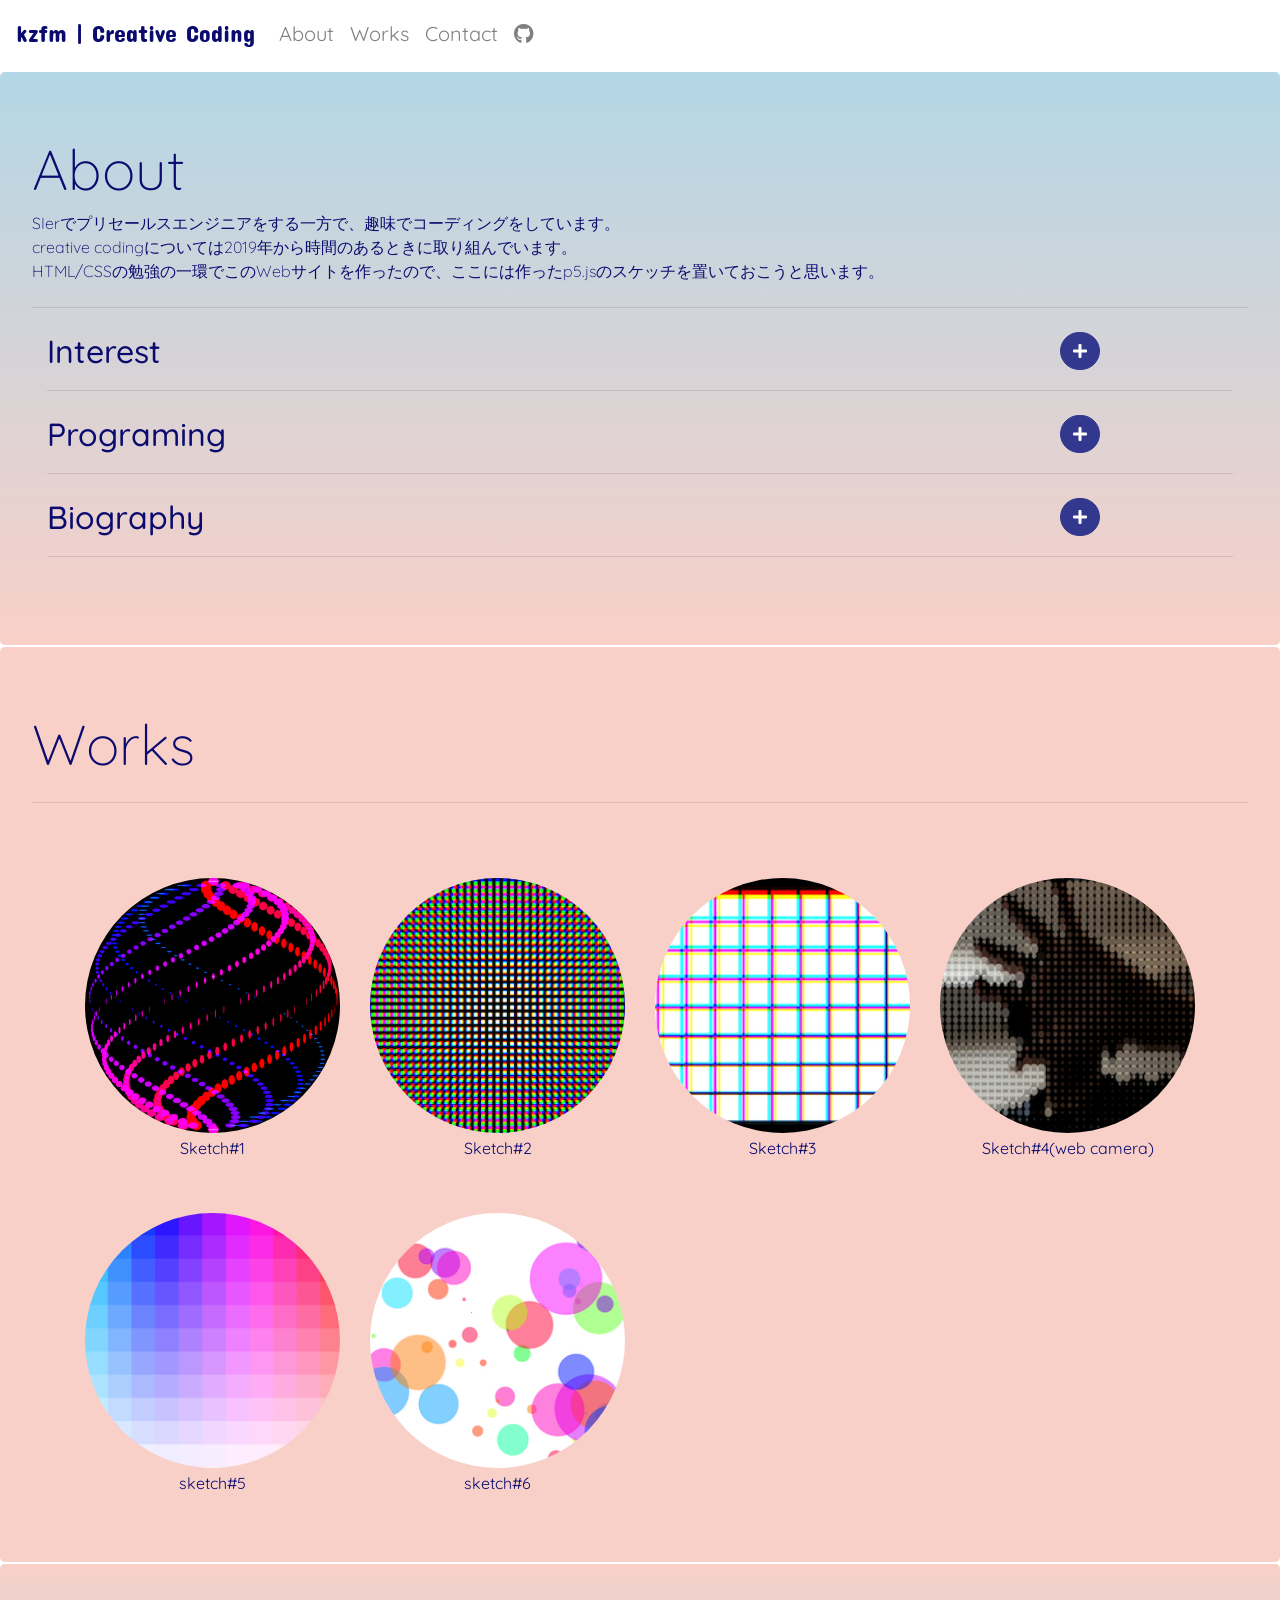
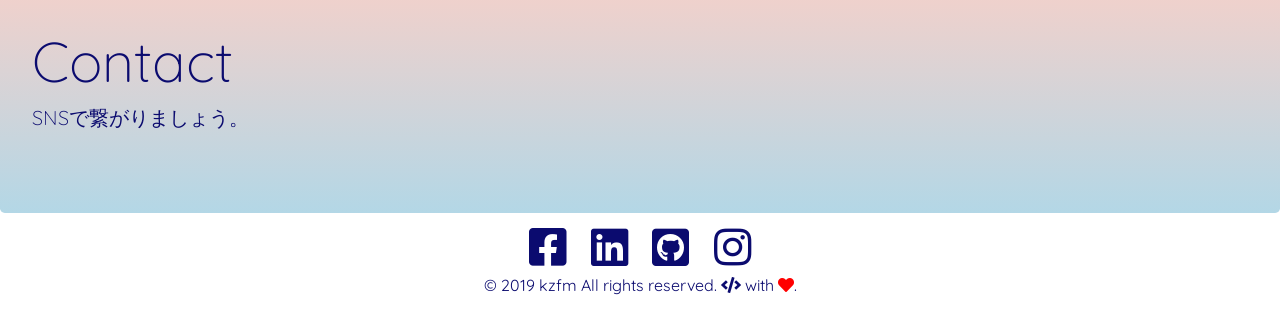
==== index.html @ 28b65879 "copy from my repo" ====
<!DOCTYPE html>
<html lang="ja" dir="ltr">
  <head>
     <!-- Required meta tags -->
    <meta name="description" content="kzfmのp5.jsポートフォリオサイトです。">
    <meta charset="utf-8">
    <meta name="viewport" content="width=device-width, initial-scale=1, shrink-to-fit=no">
    <!-- Bootstrap CSS -->
    <link rel="stylesheet" href="https://use.fontawesome.com/releases/v5.8.1/css/all.css" integrity="sha384-50oBUHEmvpQ+1lW4y57PTFmhCaXp0ML5d60M1M7uH2+nqUivzIebhndOJK28anvf" crossorigin="anonymous">
    <link rel="stylesheet" href="https://stackpath.bootstrapcdn.com/bootstrap/4.3.1/css/bootstrap.min.css" integrity="sha384-ggOyR0iXCbMQv3Xipma34MD+dH/1fQ784/j6cY/iJTQUOhcWr7x9JvoRxT2MZw1T" crossorigin="anonymous">
    <link rel="stylesheet" href="./style.css">
    <link href="https://fonts.googleapis.com/css?family=Concert+One" rel="stylesheet">
    <link href="https://fonts.googleapis.com/css?family=Press+Start+2P" rel="stylesheet">
    <link href="https://fonts.googleapis.com/css?family=Coiny" rel="stylesheet">
    <link href="https://fonts.googleapis.com/css?family=Quicksand" rel="stylesheet">
    <title>kzfm | Creative Coding</title>
    <link rel="shortcut icon" href="./icon.png">
  </head>
  <body>
    <nav style="box-shadow: 0 0 0px gray;"  class="navbar navbar-expand-lg navbar-light bg-white fixed-top" style="background-color:#ffffff;">
      <a class="navbar-brand" href="./index.html" style="color: #0B0B6F;">kzfm | Creative Coding</a>
      <button class="navbar-toggler" type="button" data-toggle="collapse" data-target="#navbarText" aria-controls="navbarText" aria-expanded="false" aria-label="Toggle navigation">
        <span class="navbar-toggler-icon"></span>
      </button>
      <div class="collapse navbar-collapse" id="navbarText">
        <ul class="navbar-nav mr-auto">
          <li class="nav-item">
            <a class="nav-link" href="#about">About <span class="sr-only">(current)</span></a>
          </li>
          <li class="nav-item">
            <a class="nav-link" href="#works">Works</a>
          </li>
          <li class="nav-item">
            <a class="nav-link" href="#contact">Contact</a>
          </li>
          <li class="nav-item">
            <a class="nav-link" href="https://github.com/kazufumiw" target="_blank"><i class="fab fa-github"></i></a>
          </li>
        </ul>
      </div>
    </nav>

    <div class="header_spacer" style="height: 72px; width: 100%"></div>

    <div class="jumbotron" id="about" style="margin: 0px;">
      <h1 class="display-4">About</h1>
      <p class="lead" style="font-size: 1rem;">SIerでプリセールスエンジニアをする一方で、趣味でコーディングをしています。
        <br>
        creative codingについては2019年から時間のあるときに取り組んでいます。
        <br>
        HTML/CSSの勉強の一環でこのWebサイトを作ったので、ここには作ったp5.jsのスケッチを置いておこうと思います。</p>
      <hr class="my-4">

      <div class="container-fluid">
        <div class="row">
          <div class="col-10">
            <h2 class="display-5">Interest</h2>
          </div>
          <div class="col-2">
            <a class="btn btn-primary" data-toggle="collapse" href="#collapse_1" role="button" aria-expanded="false" aria-controls="collapse_1" style="margin-bottom:20px; text-align:left;"><i class="fas fa-plus"></i></a>
          </div>
        </div>
        <hr class="my-4" style="margin-top:0px!important">
        <div class="row">
          <div class="col-12">
            <div class="collapse" id="collapse_1">
              <!--<h2 class="display-5"><b>Interest</b></h2>-->
              <p>数値流体力学 / 軌道力学<br><i class="fas fa-arrow-right"></i> 大学時代の研究テーマ。</p>
              <p>OSS / データサイエンス / 機械学習 / メインフレーム<br><i class="fas fa-arrow-right"></i> 業務に関連するもの。</p>
              <p>写真 / creative coding / 将棋<br><i class="fas fa-arrow-right"></i> 大学時代の写真部活動と趣味。</p>
            </div>
          </div>
        </div>
        <div class="row">
          <div class="col-10">
            <h2 class="display-5">Programing</h2>
          </div>
          <div class="col-2">
            <a class="btn btn-primary" data-toggle="collapse" href="#collapse_2" role="button" aria-expanded="false" aria-controls="collapse_1" style="margin-bottom:20px; text-align:left;"><i class="fas fa-plus"></i></a>
          </div>
        </div>
        <hr class="my-4" style="margin-top:0px!important">
        <div class="row">
          <div class="col-12">
            <div class="collapse" id="collapse_2">
              <div class="container-fluid">
                <div class="row">
                  <div class="col-4">
                    <p><b>HTML/CSS</b></p>
                  </div>
                  <div class="col-8">
                    <p>Webアプリ作成に興味があるので2019年5月から勉強中。このサイトも勉強の一環としてHTML/CSS+Bootstrap4で作成。</p>
                  </div>
                </div>
                <div class="row" style="margin-top:20px;">
                  <div class="col-4">
                    <p><b>JavaScript</b></p>
                  </div>
                  <div class="col-8">
                    <p>p5.jsで使用する程度。Webアプリ製作のため勉強予定。</p>
                  </div>
                </div>
                <div class="row" style="margin-top:20px;">
                  <div class="col-4">
                    <p><b>Fortran</b></p>
                  </div>
                  <div class="col-8">
                    <p>学部時代のプログラミング講義で使用。</p>
                  </div>
                </div>
              </div>
              <div class="container-fluid">
                <div class="row" style="margin-top:20px;">
                  <div class="col-4">
                    <p><b>C/C++</b></p>
                  </div>
                  <div class="col-8">
                    <p>学部4年の研究(数値流体力学, OpenFOAM)と大学院時代の研究(軌道計算)で数値計算のため3年程度使用。</p>
                  </div>
                </div>
                <div class="row" style="margin-top:20px;">
                  <div class="col-4">
                    <p><b>Python2/3</b></p>
                  </div>
                  <div class="col-8">
                    <p>大学院時代の研究で画像処理のため使用。現在も業務効率化ツールやシミュレーションツールを作成。</p>
                  </div>
                </div>
                <div class="row" style="margin-top:20px;">
                  <div class="col-4">
                    <p><b>Shell Script(Bash)</b></p>
                  </div>
                  <div class="col-8">
                    <p>研究で使用した演算サーバがLinux RedHatであったため、Shellのレイヤーでアプリ操作や処理を行いたいときに使用。</p>
                  </div>
                </div>
              </div>
              <div class="container-fluid">
                <div class="row" style="margin-top:20px;">
                  <div class="col-4">
                    <p><b>SQL</b></p>
                  </div>
                  <div class="col-8">
                    <p>Master the Mainframe(プログラミングコンテスト)で使用。</p>
                  </div>
                </div>
                <div class="row" style="margin-top:20px;">
                  <div class="col-4">
                    <p><b>Java</b></p>
                  </div>
                  <div class="col-8">
                    <p>Master the Mainframe(プログラミングコンテスト)で使用。入社後の研修でも使用(入門レベル)。</p>
                  </div>
                </div>
                <div class="row" style="margin-top:20px;">
                  <div class="col-4">
                    <p><b>Rexx</b></p>
                  </div>
                  <div class="col-8">
                    <p>Master the Mainframe(プログラミングコンテスト)で使用。</p>
                  </div>
                </div>
                <div class="row" style="margin-top:20px;">
                  <div class="col-4">
                    <p><b>JCL</b></p>
                  </div>
                  <div class="col-8">
                    <p>Master the Mainframe(プログラミングコンテスト)で使用。実業務でも使用するので勉強中。</p>
                  </div>
                </div>
              </div>
            </div>
          </div>
        </div>
        <div class="row">
          <div class="col-10">
            <h2 class="display-5">Biography</h2>
          </div>
          <div class="col-2">
            <a class="btn btn-primary" data-toggle="collapse" href="#collapse_3" role="button" aria-expanded="false" aria-controls="collapse_1" style="margin-bottom:20px; text-align:left;"><i class="fas fa-plus"></i></a>
          </div>
        </div>
        <hr class="my-4" style="margin-top:0px!important">
        <div class="row">
          <div class="col-12">
            <div class="collapse" id="collapse_3">
              <div class="container-fluid">
                <div class="row">
                  <div class="col-4">
                    <p>2008年</p>
                  </div>
                  <div class="col-8">
                    <p>大分県立中津南高校入学</p>
                  </div>
                </div>
                <div class="row">
                  <div class="col-4">
                    <p>2012年</p>
                  </div>
                  <div class="col-8">
                    <p>九州大学機械航空工学科入学</p>
                  </div>
                </div>
                <div class="row">
                  <div class="col-4">
                    <p>2016年</p>
                  </div>
                  <div class="col-8">
                    <p>九州大学航空宇宙工学コース卒業</p>
                  </div>
                </div>
                <div class="row">
                  <div class="col-4">
                    <p>2018年</p>
                  </div>
                  <div class="col-8">
                    <p>九州大学大学院航空宇宙工学専攻修了</p>
                  </div>
                </div>
                <div class="row">
                  <div class="col-4">
                    <p>2018年</p>
                  </div>
                  <div class="col-8">
                    <p>SIerにてプリセールスエンジニアとして活動中</p>
                  </div>
                </div>
              </div>
              <!--<h2 class="display-5"><b>Interest</b></h2>-->
            </div>
          </div>
        </div>
      </div>
    </div>

    <div class="jumbotron" id="works" style="margin-top:2px; margin-bottom:0px; background: linear-gradient(180deg, #f9d0c8, #f9d0c8);">
      <h1 class="display-4">Works</h1>
      <hr class="my-4">
      <!--
      <p class="lead">This is a simple hero unit, a simple jumbotron-style component for calling extra attention to featured content or information.</p>
      <hr class="my-4">
      <p>It uses utility classes for typography and spacing to space content out within the larger container.</p>
      <a class="btn btn-primary btn-lg" href="#" role="button">Learn more</a>
      -->
      <div class="container">
        <div class="row">
          <div class="col-md-3 col-xs-12">
            <div class="card" style="width: 100%; background-color : transparent;" >
              <a href="./sphere/index.html"><img class="card-img-top" style="text-align: center; border-radius: 50%;" src="./sphere.png" alt="Card image cap"></a>
              <div class="card-body">
                <p class="card-text" style="text-align: center;">Sketch#1</p>
              </div>
            </div>
          </div>
          <div class="col-md-3 col-xs-12">
            <div class="card" style="width: 100%;  background-color : transparent;">
              <a href="phasedcolor/index.html"><img class="card-img-top" style="text-align: center;  border-radius: 50%;" src="./phasedcolor.png" alt="Card image cap"></a>
              <div class="card-body">
                <p class="card-text" style="text-align: center;">Sketch#2</p>
              </div>
            </div>
          </div>
          <div class="col-md-3 col-xs-12">
            <div class="card" style="width: 100%;  background-color : transparent;">
              <a href="./phasedcolor2/index.html"><img class="card-img-top" style="text-align: center;  border-radius: 50%;" src="./phasedcolor_rough.png" alt="Card image cap"></a>
              <div class="card-body">
                <p class="card-text" style="text-align: center;">Sketch#3</p>
              </div>
            </div>
          </div>
          <div class="col-md-3 col-xs-12">
            <div class="card" style="width: 100%;  background-color : transparent;">
              <a href="./structure/index.html"><img class="card-img-top" style="text-align: center; border-radius: 50%;" src="./structure.png" alt="Card image cap"></a>
              <div class="card-body">
                <p class="card-text" style="text-align: center;">Sketch#4(web camera)</p>
              </div>
            </div>
          </div>
        </div>
        <div class="row">
          <div class="col-md-3 col-xs-12">
            <div class="card" style="width: 100%;   background-color : transparent;" >
              <a href="./colorparette/index.html"><img class="card-img-top" style="text-align: center; border-radius: 50%;" src="./colorparette.png" alt="Card image cap"></a>
              <div class="card-body">
                <p class="card-text" style="text-align: center;">sketch#5</p>
              </div>
            </div>
          </div>
          <div class="col-md-3 col-xs-12">
            <div class="card" style="width: 100%;  background-color : transparent;">
              <a href="./colorball/index.html"><img class="card-img-top" style="text-align: center; border-radius: 50%;" src="./colorballs.png" alt="Card image cap"></a>
              <div class="card-body">
                <p class="card-text" style="text-align: center;">sketch#6</p>
              </div>
            </div>
          </div>
          <div class="col-md-3 col-xs-0">
            <!--
            <div class="card" style="width: 100%;">
              <img class="card-img-top" style="text-align: center;" src="./top.png" alt="Card image cap">
              <div class="card-body">
                <p class="card-text" style="text-align: center;">Sphere</p>
              </div>
            </div>
            -->
          </div>
          <div class="col-md-3 col-xs-0">
            <!--
            <div class="card" style="width: 100%;">
              <img class="card-img-top" style="text-align: center;" src="./top.png" alt="Card image cap">
              <div class="card-body">
                <p class="card-text" style="text-align: center;">Sphere</p>
              </div>
            </div>
            -->
          </div>
        </div>
      </div>
    </div>

    <div class="jumbotron" id="contact" style="margin-top: 2px; margin-bottom: 0px; background: linear-gradient(0deg, #b3d7e6, #f9d0c8);">
      <h1 class="display-4">Contact</h1>
      <p class="lead">SNSで繋がりましょう。</p>
      <!--
      <hr class="my-4">
      <p>It uses utility classes for typography and spacing to space content out within the larger container.</p>
      <a class="btn btn-primary btn-lg" href="#" role="button">Learn more</a>
      -->
    </div>

    <div class="container-fluid" style="height: 100px; margin-top: 8px;">
      <div class="row">
        <div class="col">
          <a href="https://www.facebook.com/kazufumi.watanabe.167"><i class="fab fa-facebook-square" style="font-size: 32pt; margin: 5px 10px;"></i></a>
          <a href="https://www.linkedin.com/in/kazufumi-watanabe-a8822612b/"><i class="fab fa-linkedin" style="font-size: 32pt; margin: 5px 10px;"></i></a>
          <a href="https://github.com/kazufumiw"><i class="fab fa-github-square" style="font-size: 32pt; margin: 5px 10px;"></i></a>
          <a href="https://www.instagram.com/kazufumi_pht/?hl=ja"><i class="fab fa-instagram" style="font-size: 32pt; margin: 5px 10px;"></i></a>
        </div>
      </div>
      <div class="row">
        <div class="col">
          <p>&copy 2019 kzfm All rights reserved. <i class="fas fa-code"></i> with <i class="fas fa-heart" style="animation: anime2 1s alternate infinite; color: red;"></i>.</p>
        </div>
      </div>
    </div>
    <!-- Optional JavaScript -->
    <!-- jQuery first, then Popper.js, then Bootstrap JS -->
    <script src="https://code.jquery.com/jquery-3.3.1.slim.min.js" integrity="sha384-q8i/X+965DzO0rT7abK41JStQIAqVgRVzpbzo5smXKp4YfRvH+8abtTE1Pi6jizo" crossorigin="anonymous"></script>
    <script src="https://cdnjs.cloudflare.com/ajax/libs/popper.js/1.14.7/umd/popper.min.js" integrity="sha384-UO2eT0CpHqdSJQ6hJty5KVphtPhzWj9WO1clHTMGa3JDZwrnQq4sF86dIHNDz0W1" crossorigin="anonymous"></script>
    <script src="https://stackpath.bootstrapcdn.com/bootstrap/4.3.1/js/bootstrap.min.js" integrity="sha384-JjSmVgyd0p3pXB1rRibZUAYoIIy6OrQ6VrjIEaFf/nJGzIxFDsf4x0xIM+B07jRM" crossorigin="anonymous"></script>
  </body>
</html>
---- style.css ----
/*
div{
  border: 2px solid black;
}
*/
h1, h2, h3, p, a{
  /*
  font-family: 'Concert One', cursive;
  font-family: 'Press Start 2P', cursive;
  font-family: 'Coiny', cursive;
  */
  color: #0B0B6F;
  font-family: 'Quicksand', sans-serif;
}

.japanese_p{
  font-size: 10pt;
}
.navbar-brand{
  font-size: 1.5rem;
  font-family: 'Concert One', cursive;
  color: #000B3F;
}

.nav-link{
  margin-top: 3px;
  font-size: 1.25rem;
}

.container{
  /*
  border: 2px solid red;
  background-color: #eeeeee;
  */
}

.jumbotron{
  background: linear-gradient(180deg, #b3d7e6, #f9d0C8);
  /*
  background: url(./top.png);
	background-size: cover;
  */
}

@keyframes anime2{
0% { transform: scale(0.7); }
100% { transform: scale(1); }
}

.btn-primary{
  color: #ffffff;
  border-radius: 10rem;
  background-color: #31388D;
  border-color: #31388D;
}
.card{
  margin-top: 20%;
  width: 100%;
  border: 0px;
  box-shadow: 0px 0px 0px #80808040;
}
.card-body{
  padding: 1%;
}
.row{
  /*
  background-color: #cccccc;
  border: 2px solid blue;
  */
}
.col{
  text-align: center;
}
.col-4{
  padding: 0px;
}
.col-8{
  padding: 0px;
}
.col-6{
  padding: 0px;
}
.col-1{
  text-align: center;
}

.col-xs-1{
  border: 2px solid green;
}

.card:hover img{
  -webkit-transform: scale(1.05);
  transform: scale(1.05);
  -webkit-transition: all 0.3s ease-out;
  transition: all 0.3s ease-out;
}
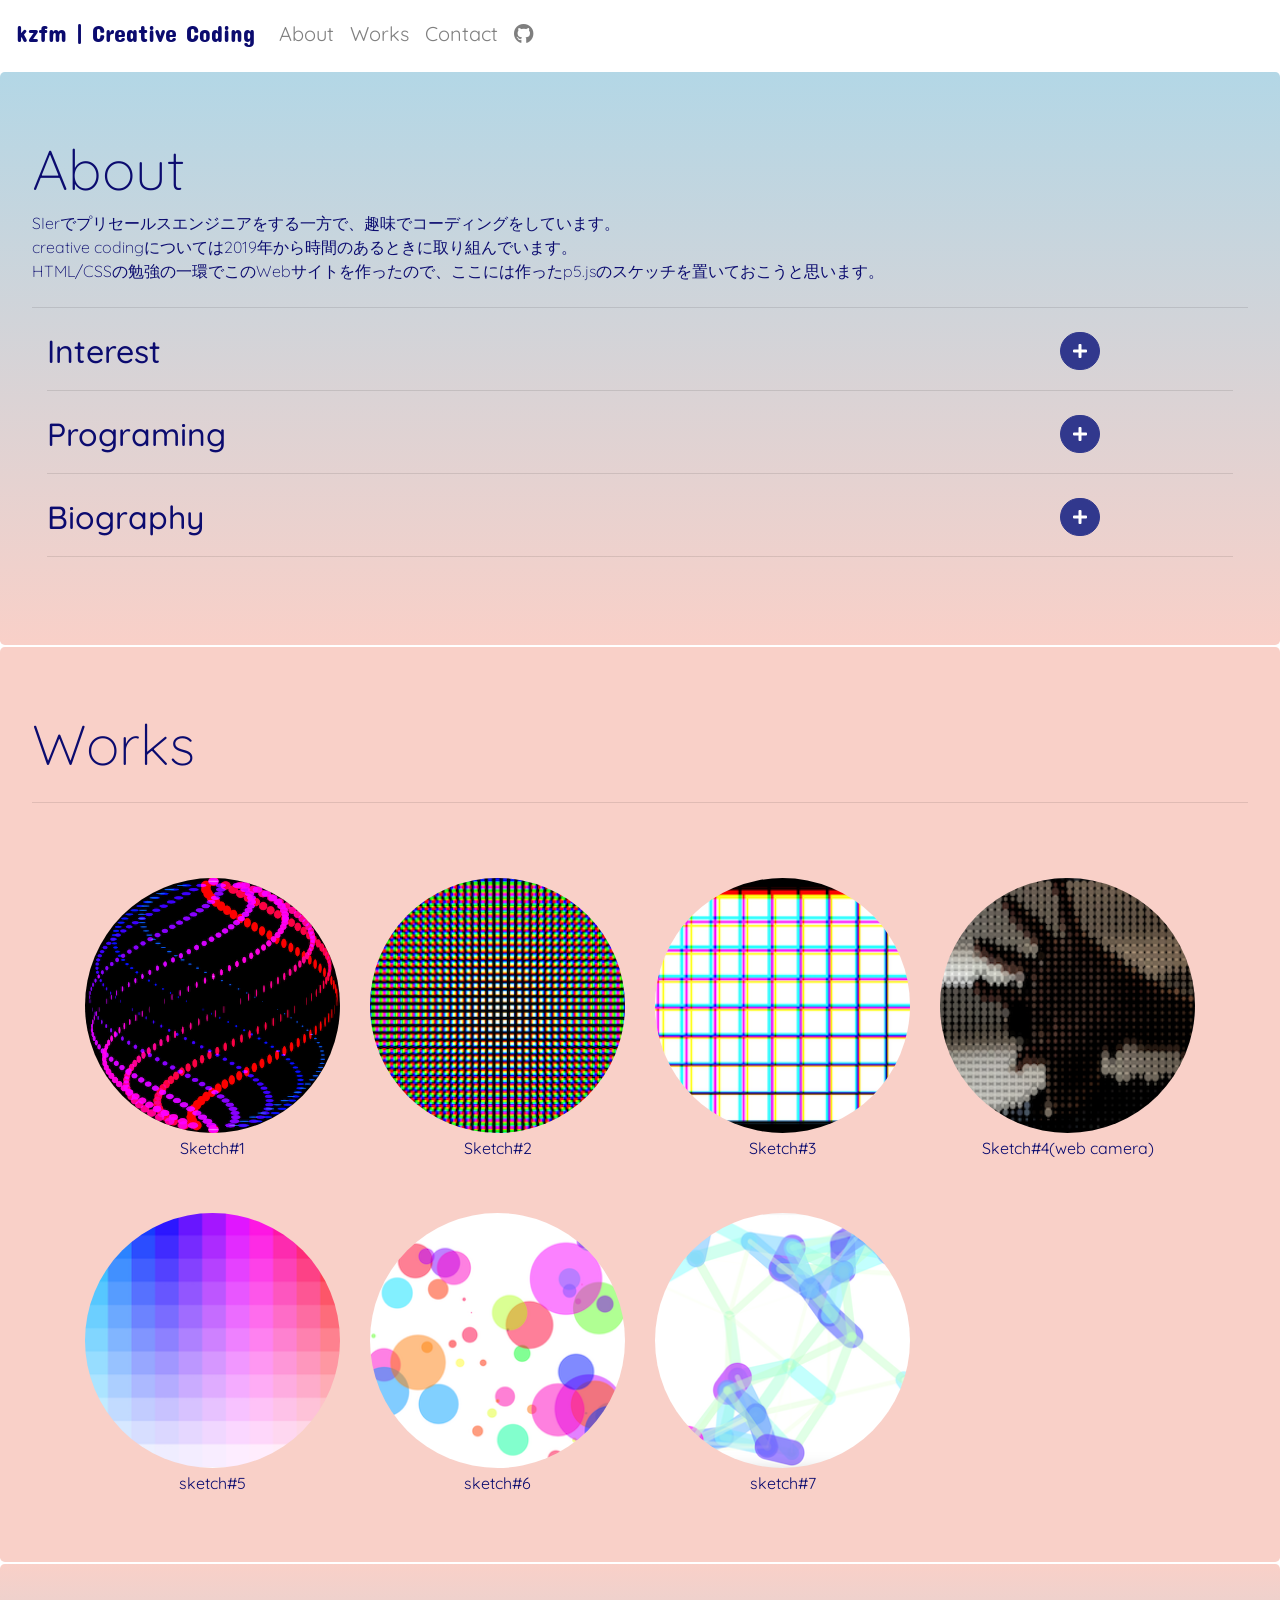
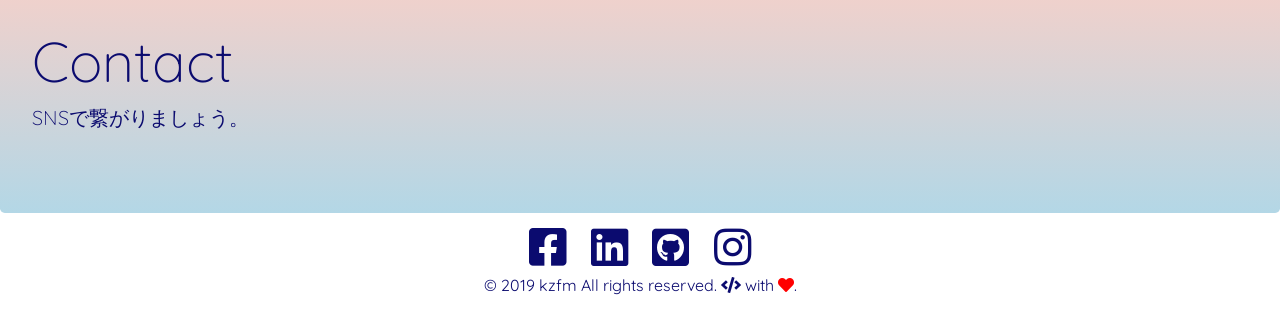
==== commit e09bb5e2: "add a sketch" ====
--- a/index.html
+++ b/index.html
@@ -295,14 +295,12 @@
             </div>
           </div>
           <div class="col-md-3 col-xs-0">
-            <!--
-            <div class="card" style="width: 100%;">
-              <img class="card-img-top" style="text-align: center;" src="./top.png" alt="Card image cap">
-              <div class="card-body">
-                <p class="card-text" style="text-align: center;">Sphere</p>
-              </div>
-            </div>
-            -->
+            <div class="card" style="width: 100%;  background-color : transparent;">
+              <a href="./linedparticle/index.html"><img class="card-img-top" style="text-align: center; border-radius: 50%;" src="./linedparticle.png" alt="Card image cap"></a>
+              <div class="card-body">
+                <p class="card-text" style="text-align: center;">sketch#7</p>
+              </div>
+            </div>
           </div>
           <div class="col-md-3 col-xs-0">
             <!--
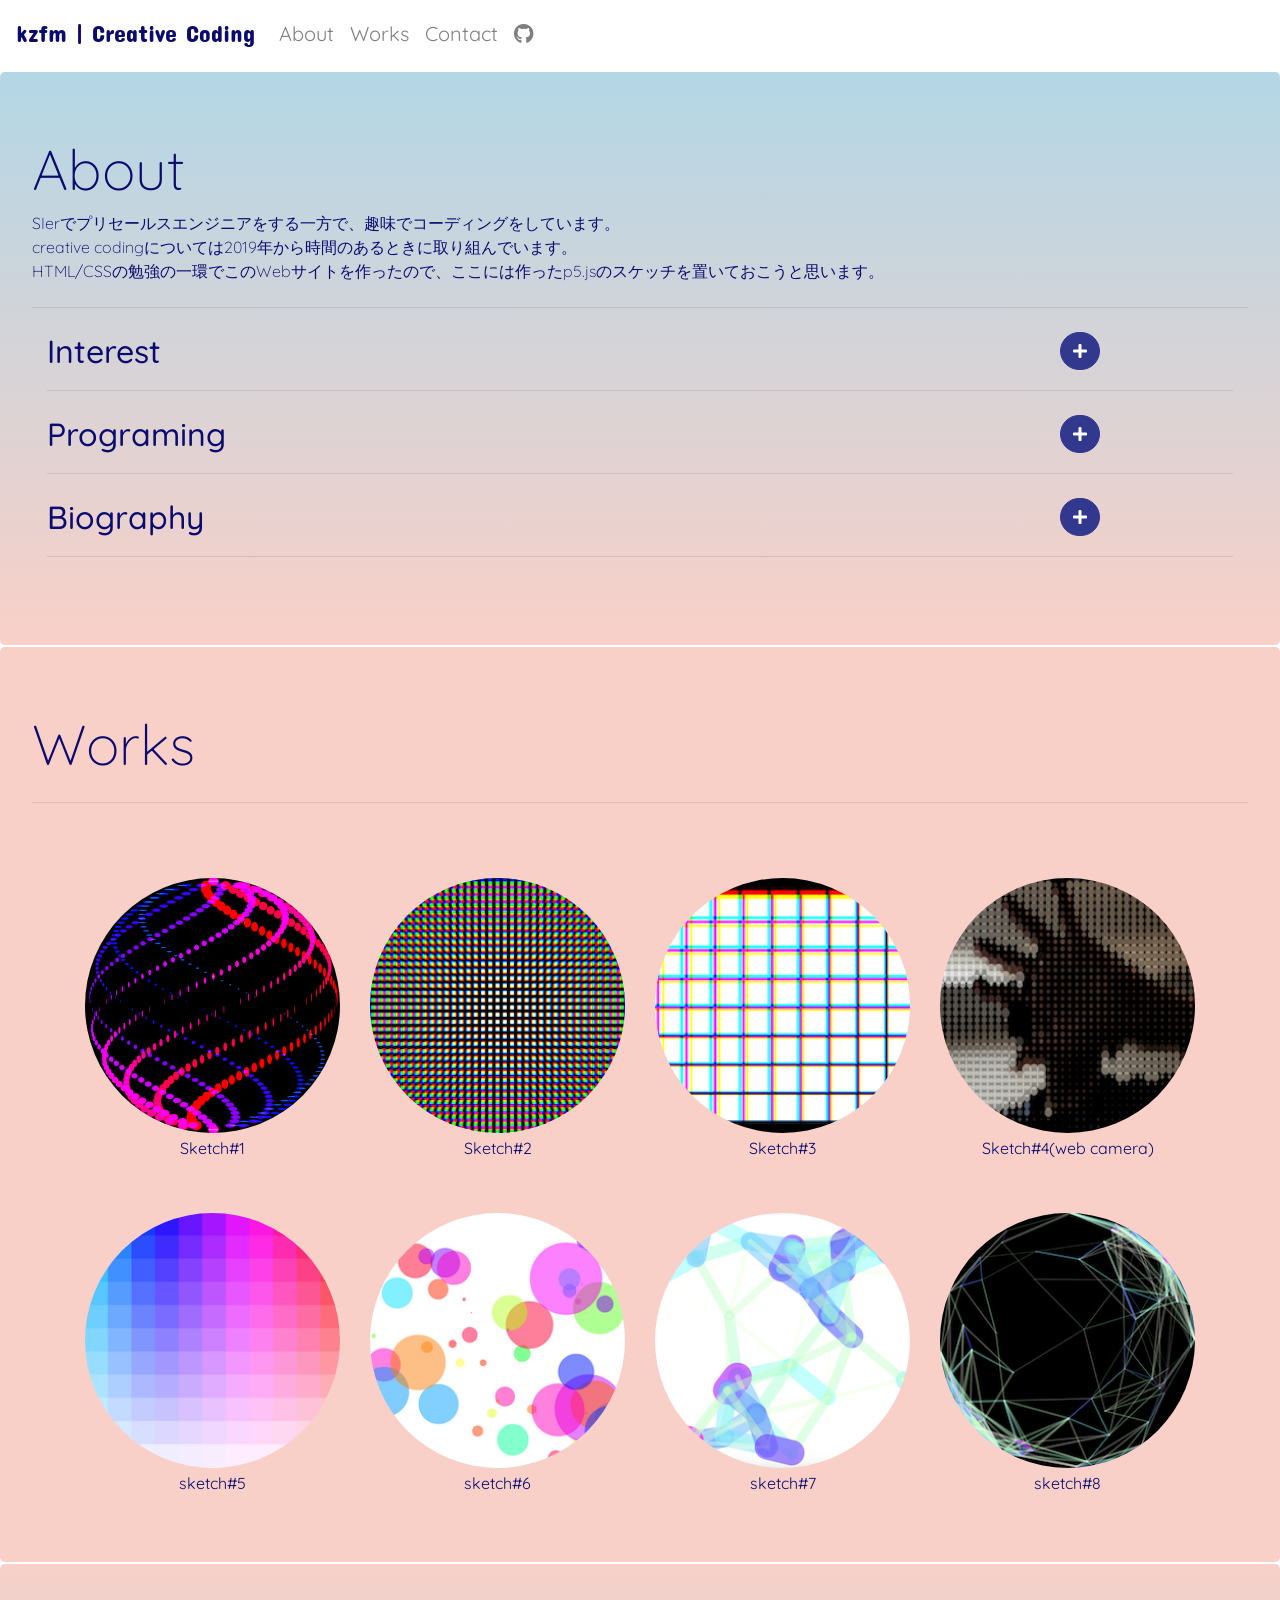
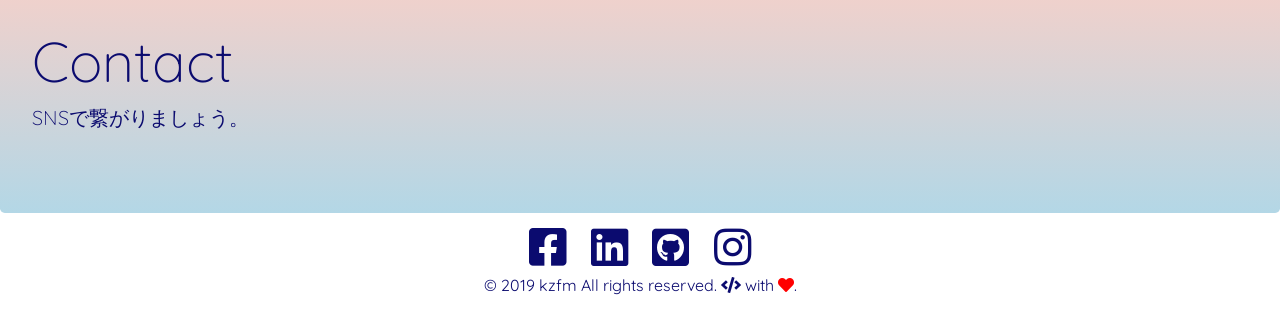
==== commit 068c0ed1: "add a sketch" ====
--- a/index.html
+++ b/index.html
@@ -294,7 +294,7 @@
               </div>
             </div>
           </div>
-          <div class="col-md-3 col-xs-0">
+          <div class="col-md-3 col-xs-12">
             <div class="card" style="width: 100%;  background-color : transparent;">
               <a href="./linedparticle/index.html"><img class="card-img-top" style="text-align: center; border-radius: 50%;" src="./linedparticle.png" alt="Card image cap"></a>
               <div class="card-body">
@@ -302,15 +302,13 @@
               </div>
             </div>
           </div>
-          <div class="col-md-3 col-xs-0">
-            <!--
-            <div class="card" style="width: 100%;">
-              <img class="card-img-top" style="text-align: center;" src="./top.png" alt="Card image cap">
-              <div class="card-body">
-                <p class="card-text" style="text-align: center;">Sphere</p>
-              </div>
-            </div>
-            -->
+          <div class="col-md-3 col-xs-12">
+            <div class="card" style="width: 100%;  background-color : transparent;">
+              <a href="./linedparticle_sphere/index.html"><img class="card-img-top" style="text-align: center; border-radius: 50%;" src="./linedparticle_sphere.png" alt="Card image cap"></a>
+              <div class="card-body">
+                <p class="card-text" style="text-align: center;">sketch#8</p>
+              </div>
+            </div>
           </div>
         </div>
       </div>
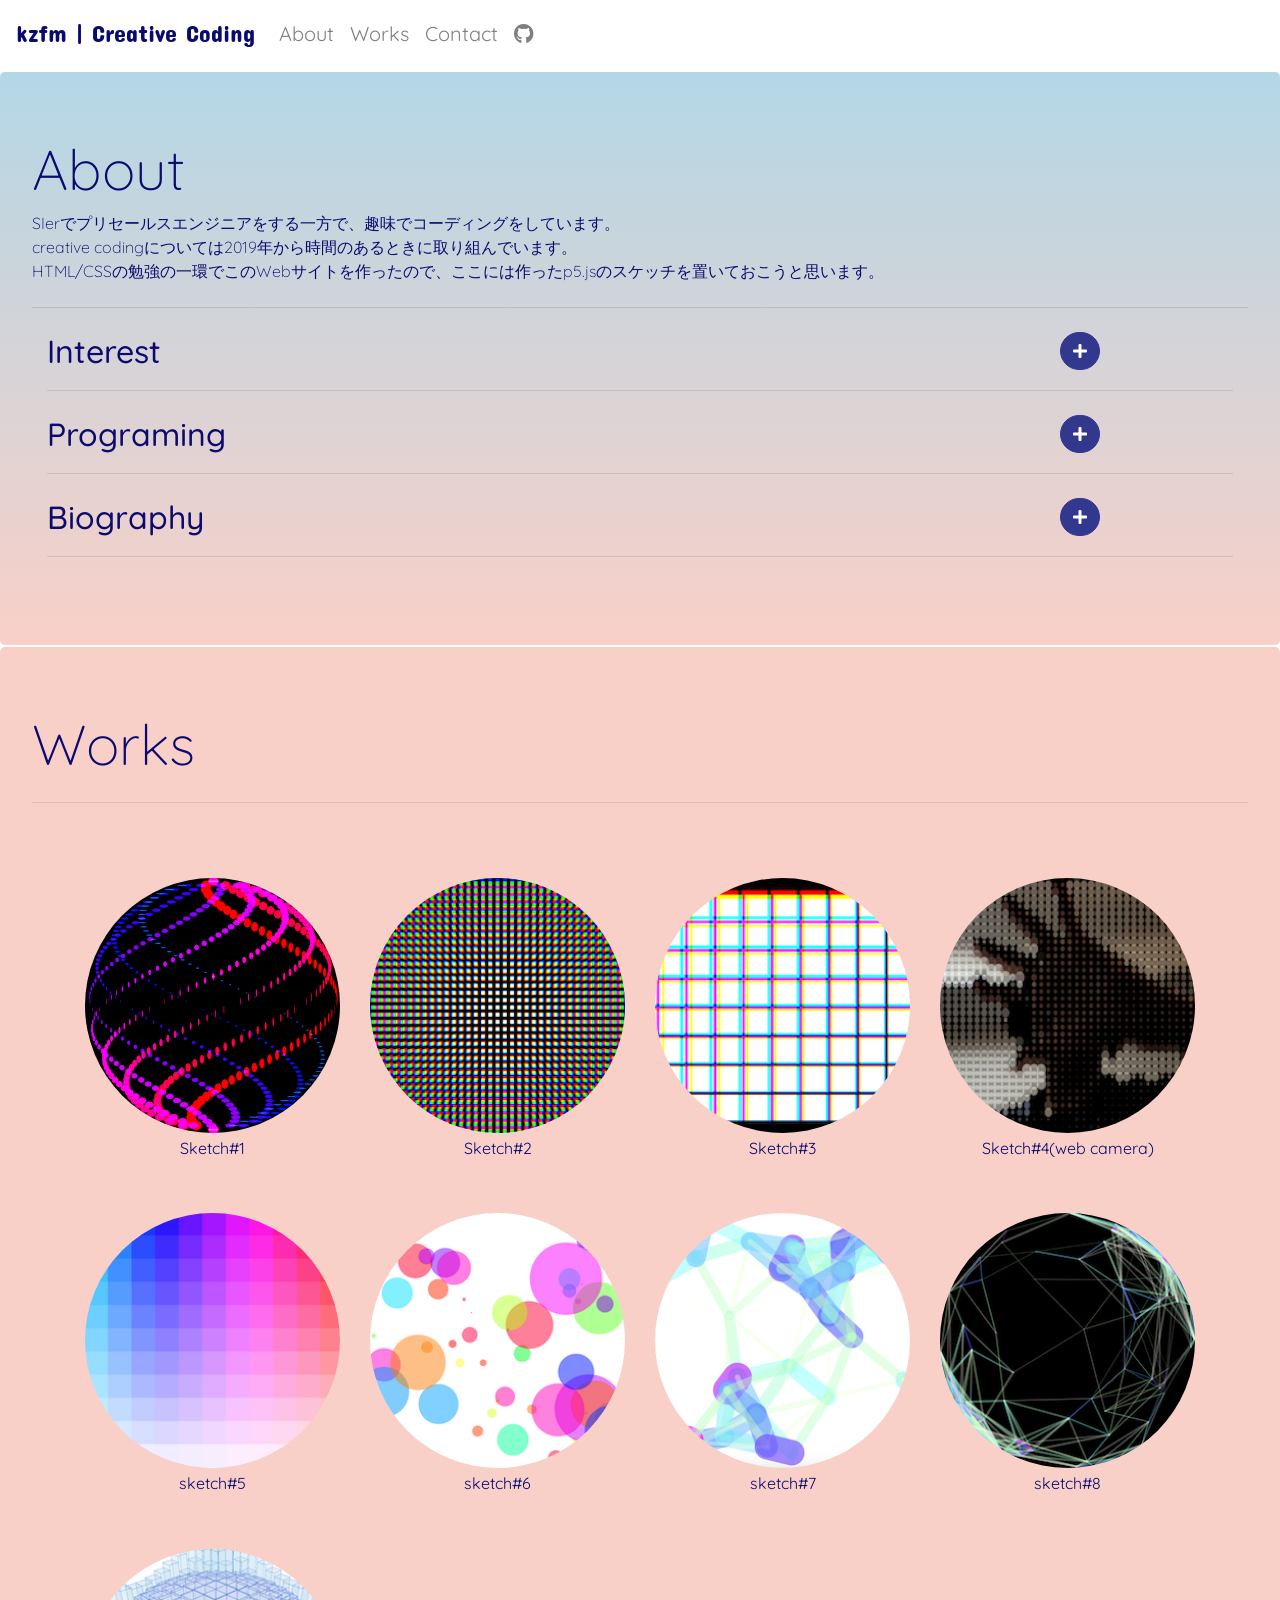
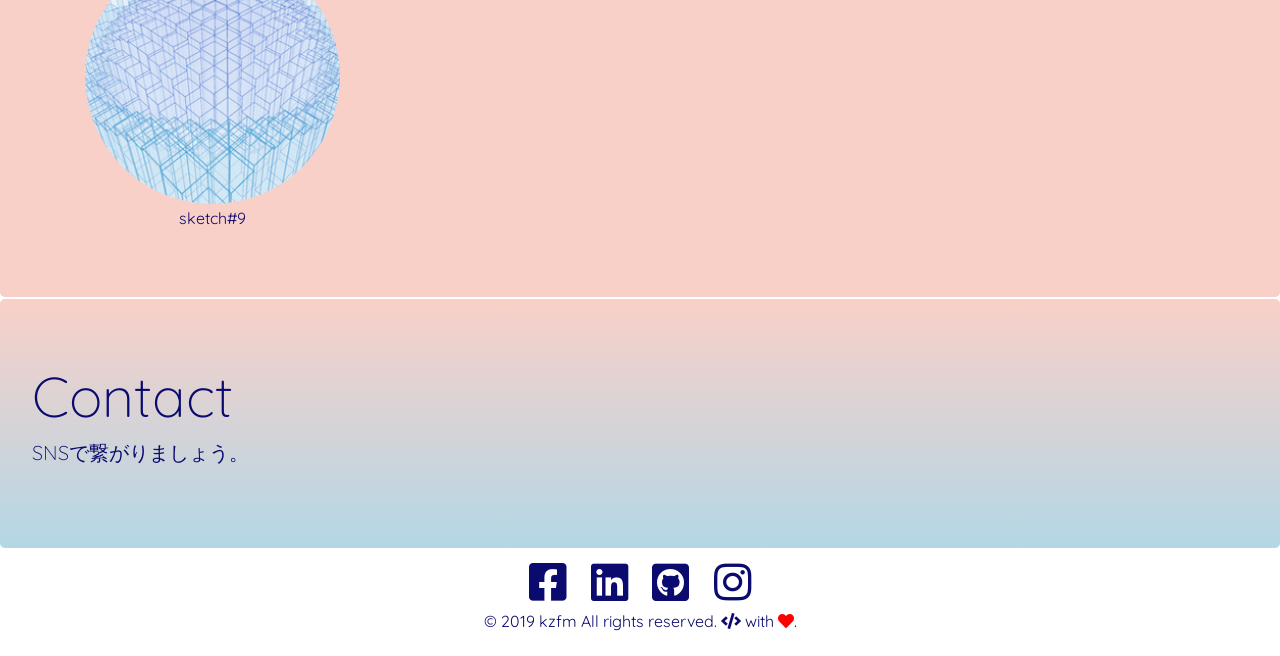
==== commit a6b8e45c: "add a sketch" ====
--- a/index.html
+++ b/index.html
@@ -311,6 +311,46 @@
             </div>
           </div>
         </div>
+        <div class="row">
+          <div class="col-md-3 col-xs-12">
+            <div class="card" style="width: 100%;   background-color : transparent;" >
+              <a href="./linedparticle_sphere2/index.html"><img class="card-img-top" style="text-align: center; border-radius: 50%;" src="./linedparticle_sphere2.png" alt="Card image cap"></a>
+              <div class="card-body">
+                <p class="card-text" style="text-align: center;">sketch#9</p>
+              </div>
+            </div>
+          </div>
+          <div class="col-md-3 col-xs-0">
+            <!--
+            <div class="card" style="width: 100%;  background-color : transparent;">
+              <a href="./colorball/index.html"><img class="card-img-top" style="text-align: center; border-radius: 50%;" src="./colorballs.png" alt="Card image cap"></a>
+              <div class="card-body">
+                <p class="card-text" style="text-align: center;">sketch#6</p>
+              </div>
+            </div>
+          -->
+          </div>
+          <div class="col-md-3 col-xs-0">
+            <!--
+            <div class="card" style="width: 100%;  background-color : transparent;">
+              <a href="./linedparticle/index.html"><img class="card-img-top" style="text-align: center; border-radius: 50%;" src="./linedparticle.png" alt="Card image cap"></a>
+              <div class="card-body">
+                <p class="card-text" style="text-align: center;">sketch#7</p>
+              </div>
+            </div>
+          -->
+          </div>
+          <div class="col-md-3 col-xs-0">
+            <!--
+            <div class="card" style="width: 100%;  background-color : transparent;">
+              <a href="./linedparticle_sphere/index.html"><img class="card-img-top" style="text-align: center; border-radius: 50%;" src="./linedparticle_sphere.png" alt="Card image cap"></a>
+              <div class="card-body">
+                <p class="card-text" style="text-align: center;">sketch#8</p>
+              </div>
+            </div>
+          -->
+          </div>
+        </div>
       </div>
     </div>
 
